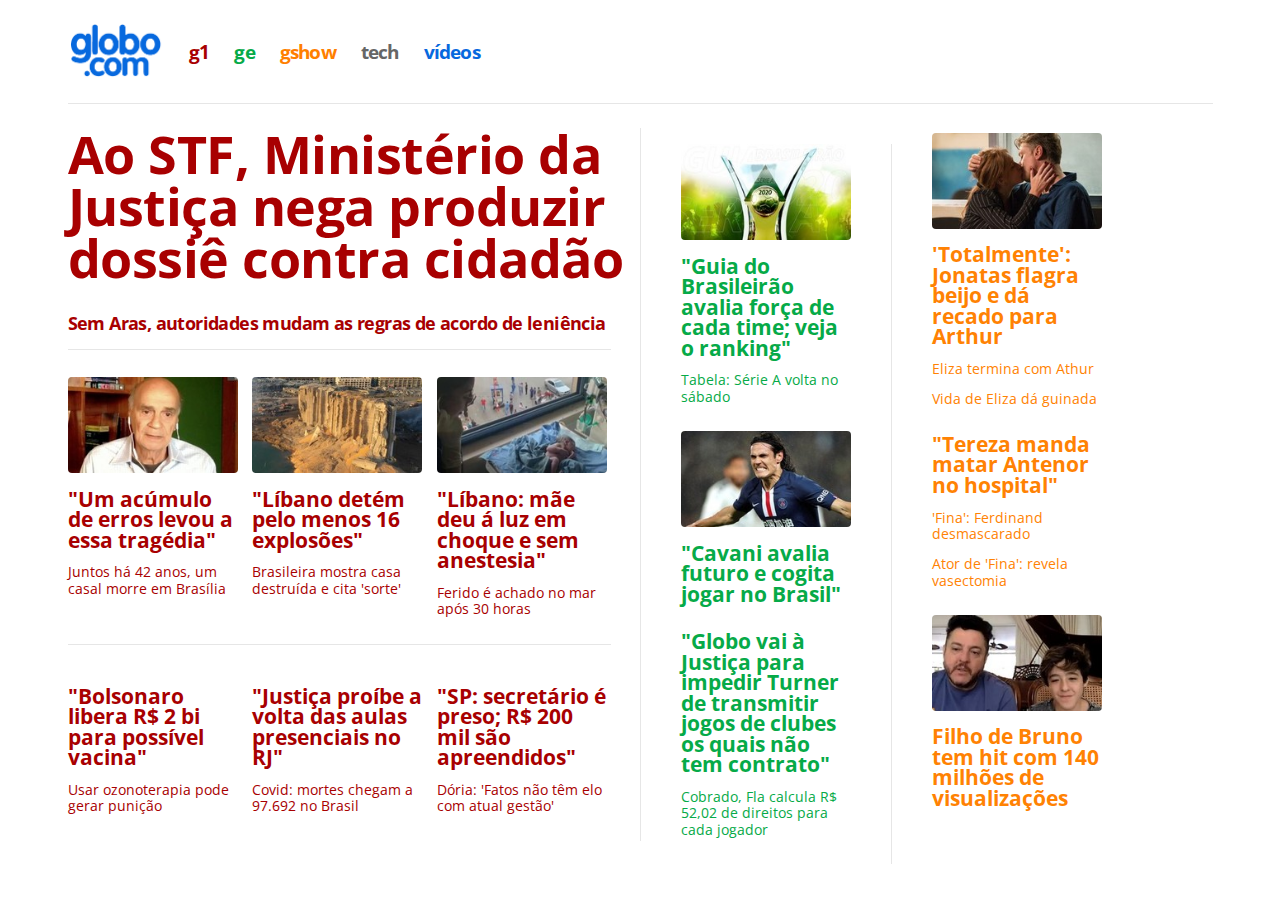
==== globo.html @ c717405f "first_commit" ====
<!DOCTYPE html>
<html lang="pt-br">

<head>
    <meta charset="UTF-8">
    <title>Home</title>
    <link rel="stylesheet" href="globo.css">
</head>

<body>
    <div class="top">
        <a href="https://www.globo.com/"><img src="pictures/logo_desktop.png" alt="" width="96.5px"></a>
        <a class="links dred" href="https://g1.globo.com/">g1</a>
        <a class="links cgreen" href="https://globoesporte.globo.com/">ge</a>
        <a class="links corange" href="https://gshow.globo.com/">gshow</a>
        <a class="links cgray" href="https://www.techtudo.com.br/">tech</a>
        <a class="links cblue" href="https://globoplay.globo.com/">vídeos</a>
    </div>

    <div class="corpo">
        <div class="esquerda">
            <div class="cima-esquerda">
                <a class="principal" href="https://www.globo.com/">
                    Ao STF, Ministério da Justiça nega produzir dossiê contra cidadão
                </a>

                <a class="secundaria" href="https://www.globo.com/">
                    Sem Aras, autoridades mudam as regras de acordo de leniência
                </a>
            </div>

            <div class="baixo-esquerda">
                <div class="noticia-esquerda">
                    <a href="https://www.globo.com/">
                        <img src="pictures/drauzio.jpg" width="170px">
                    </a>
                    <div class="texto-format">
                        <a class="destaque-esquerda" href="https://www.globo.com/">
                            "Um acúmulo de erros levou a essa tragédia"
                        </a>
                    </div>
                    <div class="texto-format">
                        <a class="sub-esquerda" href="https://www.globo.com/">
                            Juntos há 42 anos, um casal morre em Brasília
                        </a>
                    </div>
                </div>

                <div class="noticia-esquerda noticia-format">
                    <a href="https://www.globo.com/">
                        <img src="pictures/libano.jpg" width="170px">
                    </a>
                    <div class="texto-format">
                        <a class="destaque-esquerda" href="https://www.globo.com/">
                            "Líbano detém pelo menos 16 explosões"
                        </a>
                    </div>
                    <div class="texto-format">
                        <a class="sub-esquerda" href="https://www.globo.com/">
                            Brasileira mostra casa destruída e cita 'sorte'
                        </a>
                    </div>
                </div>

                <div class="noticia-esquerda noticia-format">
                    <a href="https://www.globo.com/">
                        <img src="pictures/parto.jpg" width="170px">
                    </a>
                    <div class="texto-format">
                        <a class="destaque-esquerda" href="https://www.globo.com/">
                            "Líbano: mãe deu á luz em choque e sem anestesia"
                        </a>
                    </div>
                    <div class="texto-format">
                        <a class="sub-esquerda" href="https://www.globo.com/">
                            Ferido é achado no mar após 30 horas
                        </a>
                    </div>
                </div>
            </div>

            <div class="baixo-esquerda">
                <div class="noticia-esquerda">
                    <div class="texto-format">
                        <a class="destaque-esquerda" href="https://www.globo.com/">
                            "Bolsonaro libera R$ 2 bi para possível vacina"
                        </a>
                    </div>
                    <div class="texto-format">
                        <a class="sub-esquerda" href="https://www.globo.com/">
                            Usar ozonoterapia pode gerar punição
                        </a>
                    </div>
                </div>

                <div class="noticia-esquerda noticia-format">
                    <div class="texto-format">
                        <a class="destaque-esquerda" href="https://www.globo.com/">
                            "Justiça proíbe a volta das aulas presenciais no RJ"
                        </a>
                    </div>
                    <div class="texto-format">
                        <a class="sub-esquerda" href="https://www.globo.com/">
                            Covid: mortes chegam a 97.692 no Brasil
                        </a>
                    </div>
                </div>

                <div class="noticia-esquerda noticia-format">
                    <div class="texto-format">
                        <a class="destaque-esquerda" href="https://www.globo.com/">
                            "SP: secretário é preso; R$ 200 mil são apreendidos"
                        </a>
                    </div>
                    <div class="texto-format">
                        <a class="sub-esquerda" href="https://www.globo.com/">
                            Dória: 'Fatos não têm elo com atual gestão'
                        </a>
                    </div>
                </div>
            </div>
        </div>

        <div class="meio">
            <div class="noticia-meio-cima">
                <a href="https://www.globo.com/">
                    <img src="pictures/brasileirao.jpg" width="170px">
                </a>
                <div class="texto-format">
                    <a class="destaque-meio" href="https://www.globo.com/">
                        "Guia do Brasileirão avalia força de cada time; veja o ranking"
                    </a>
                </div>
                <div class="texto-format">
                    <a class="sub-meio" href="https://www.globo.com/">
                        Tabela: Série A volta no sábado
                    </a>
                </div>
            </div>

            <div class="noticia-meio">
                <a href="https://www.globo.com/">
                    <img src="pictures/cavani.jpg" width="170px">
                </a>
                <div class="texto-format">
                    <a class="destaque-meio" href="https://www.globo.com/">
                        "Cavani avalia futuro e cogita jogar no Brasil"
                    </a>
                </div>
            </div>

            <div class="noticia-meio">
                <div class="texto-format">
                    <a class="destaque-meio" href="https://www.globo.com/">
                        "Globo vai à Justiça para impedir Turner de transmitir jogos de clubes os quais não tem contrato"
                    </a>
                </div>
                <div class="texto-format">
                    <a class="sub-meio" href="https://www.globo.com/">
                        Cobrado, Fla calcula R$ 52,02 de direitos para cada jogador
                    </a>
                </div>
            </div>
        </div>

        <div class="direita">
            <div class="noticia-meio-cima">
                <a href="https://www.globo.com/">
                    <img src="pictures/totalmente.jpg" width="170px">
                </a>
                <div class="texto-format">
                    <a class="destaque-direita" href="https://www.globo.com/">
                        'Totalmente': Jonatas flagra beijo e dá recado para Arthur
                    </a>
                </div>
                <div class="texto-format">
                    <a class="sub-direita" href="https://www.globo.com/">
                        Eliza termina com Athur
                    </a>
                </div>
                <div class="texto-format">
                    <a class="sub-direita" href="https://www.globo.com/">
                        Vida de Eliza dá guinada
                    </a>
                </div>
            </div>

            <div class="noticia-meio">
                <div class="texto-format">
                    <a class="destaque-direita" href="https://www.globo.com/">
                        "Tereza manda matar Antenor no hospital"
                    </a>
                </div>
                <div class="texto-format">
                    <a class="sub-direita" href="https://www.globo.com/">
                        'Fina': Ferdinand desmascarado
                    </a>
                </div>
                <div class="texto-format">
                    <a class="sub-direita" href="https://www.globo.com/">
                        Ator de 'Fina': revela vasectomia
                    </a>
                </div>
            </div>

            <div class="noticia-meio">
                <a href="https://www.globo.com/">
                    <img src="pictures/bruno.jpg" width="170px">
                </a>
                <div class="texto-format">
                    <a class="destaque-direita" href="https://www.globo.com/">
                        Filho de Bruno tem hit com 140 milhões de visualizações
                    </a>
                </div>
            </div>
        </div>
    </div>

</body>

</html>
---- globo.css ----
/* http://meyerweb.com/eric/tools/css/reset/ 
   v2.0 | 20110126
   License: none (public domain)
*/

@import url('https://fonts.googleapis.com/css2?family=Open+Sans:wght@700&display=swap');
@import url('https://fonts.googleapis.com/css2?family=Open+Sans&display=swap');
html,
body,
div,
span,
applet,
object,
iframe,
h1,
h2,
h3,
h4,
h5,
h6,
p,
blockquote,
pre,
a,
abbr,
acronym,
address,
big,
cite,
code,
del,
dfn,
em,
img,
ins,
kbd,
q,
s,
samp,
small,
strike,
strong,
sub,
sup,
tt,
var,
b,
u,
i,
center,
dl,
dt,
dd,
ol,
ul,
li,
fieldset,
form,
label,
legend,
table,
caption,
tbody,
tfoot,
thead,
tr,
th,
td,
article,
aside,
canvas,
details,
embed,
figure,
figcaption,
footer,
header,
hgroup,
menu,
nav,
output,
ruby,
section,
summary,
time,
mark,
audio,
video {
    margin: 0;
    padding: 0;
    border: 0;
    font-size: 100%;
    font: inherit;
    vertical-align: baseline;
}


/* HTML5 display-role reset for older browsers */

article,
aside,
details,
figcaption,
figure,
footer,
header,
hgroup,
menu,
nav,
section {
    display: block;
}

body {
    line-height: 1;
    font-family: 'Open Sans', sans-serif;
    font-style: normal;
    width: 1145px;
    margin: 0px auto;
}

ol,
ul {
    list-style: none;
}

blockquote,
q {
    quotes: none;
}

blockquote:before,
blockquote:after,
q:before,
q:after {
    content: '';
    content: none;
}

table {
    border-collapse: collapse;
    border-spacing: 0;
}

img {
    border-radius: 4px;
}

.top {
    width: 100%;
    height: 103px;
    display: flex;
    align-items: center;
    justify-content: flex-start;
    border-bottom: 1px solid #E6E6E6;
}

.links {
    font-family: 'Open Sans', sans-serif;
    font-style: normal;
    font-weight: bold;
    font-size: 19px;
    line-height: 26px;
    letter-spacing: -0.8px;
    padding-top: 25px;
    padding-bottom: 25px;
    padding-left: 25px;
}

.dred {
    color: #A80001;
}

.cgreen {
    color: #06AA48;
}

.corange {
    color: #FF7F00;
}

.cgray {
    color: #666666;
}

.cblue {
    color: #0769DE;
}

a:hover {
    filter: brightness(130%);
    -webkit-filter: brightness(130%);
    -moz-filter: brightness(130%);
    -o-filter: brightness(130%);
    -ms-filter: brightness(130%);
}

a:link {
    text-decoration: none;
}

.esquerda {
    float: left;
    border-right: 1px solid #E6E6E6;
    width: 50%;
    height: 109%;
}

.cima-esquerda {
    font-family: 'Open Sans', sans-serif;
    text-align: left;
    font-size: 52px;
    font-weight: bold;
    letter-spacing: -0.5px;
    margin-bottom: 13.5px;
}

.principal {
    font-family: 'Open Sans', sans-serif;
    font-size: 52px;
    font-weight: bold;
    letter-spacing: -0.5px;
    text-align: left;
    color: #A80001;
}

.secundaria {
    font-family: 'Open Sans', sans-serif;
    font-size: 18px;
    font-weight: bold;
    letter-spacing: -0.6px;
    color: #A80001;
    padding-bottom: 13.5px;
    padding-top: 13.5px;
}

.baixo-esquerda {
    display: flex;
    font-family: 'Open Sans', sans-serif;
    text-align: left;
    width: 95%;
    border-top: 1px solid #E6E6E6;
}

.destaque-esquerda {
    padding-top: 13.5px;
    font-family: 'Open Sans', sans-serif;
    font-size: 20.5px;
    font-weight: bold;
    letter-spacing: -4.5%;
    text-align: left;
    color: #A80001;
}

.sub-esquerda {
    font-family: 'Open Sans', sans-serif;
    font-size: 13.5px;
    letter-spacing: -4.8%;
    text-align: left;
    color: #A80001;
}

.noticia-esquerda {
    margin-top: 27px;
    margin-bottom: 27px;
    text-align: left;
    width: 170px;
}

.texto-format {
    margin-top: 13.5px;
    text-align: left;
    width: 170px;
}

.noticia-format {
    margin-left: 14.5px;
}

.meio {
    width: 250px;
    margin-right: 40px;
    margin-top: 40px;
    justify-content: left;
    height: 109%;
    border-right: 1px solid #E6E6E6;
}

.destaque-meio {
    padding-top: 13.5px;
    font-family: 'Open Sans', sans-serif;
    font-size: 20.5px;
    font-weight: bold;
    letter-spacing: -4.5%;
    text-align: center;
    color: #06AA48;
}

.sub-meio {
    font-family: 'Open Sans', sans-serif;
    font-size: 13.5px;
    letter-spacing: -4.8%;
    text-align: center;
    color: #06AA48;
}

.noticia-meio {
    margin: 27px auto;
    text-align: left;
    width: 170px;
}

.noticia-meio-cima {
    margin-left: auto;
    margin-right: auto;
    text-align: center;
    width: 170px;
}

#direita {
    float: left;
    width: 290px;
    margin: 40px auto;
    text-align: center;
}

.destaque-direita {
    font-family: 'Open Sans', sans-serif;
    font-size: 20.5px;
    font-weight: bold;
    letter-spacing: -4.5%;
    text-align: center;
    color: #FF8203;
}

.sub-direita {
    font-family: 'Open Sans', sans-serif;
    font-size: 13.5px;
    letter-spacing: -4.8%;
    text-align: center;
    color: #FF8203;
}

.corpo {
    display: flex;
    align-items: center;
}
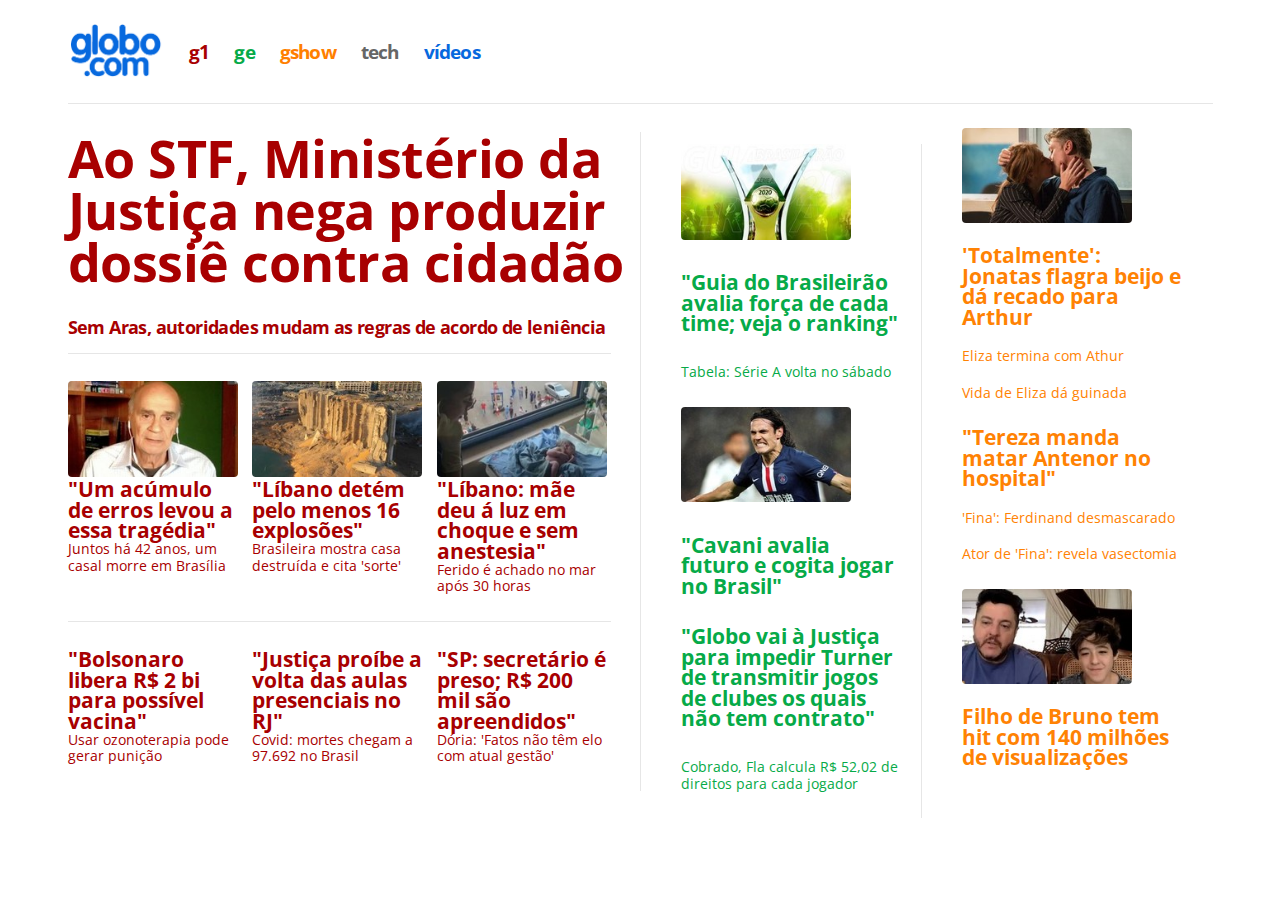
==== commit 6a780f71: "first_commit" ====
--- a/globo.html
+++ b/globo.html
@@ -34,12 +34,12 @@
                     <a href="https://www.globo.com/">
                         <img src="pictures/drauzio.jpg" width="170px">
                     </a>
-                    <div class="texto-format">
+                    <div class="texto-format-esquerda">
                         <a class="destaque-esquerda" href="https://www.globo.com/">
                             "Um acúmulo de erros levou a essa tragédia"
                         </a>
                     </div>
-                    <div class="texto-format">
+                    <div class="texto-format-esquerda">
                         <a class="sub-esquerda" href="https://www.globo.com/">
                             Juntos há 42 anos, um casal morre em Brasília
                         </a>
@@ -50,12 +50,12 @@
                     <a href="https://www.globo.com/">
                         <img src="pictures/libano.jpg" width="170px">
                     </a>
-                    <div class="texto-format">
+                    <div class="texto-format-esquerda">
                         <a class="destaque-esquerda" href="https://www.globo.com/">
                             "Líbano detém pelo menos 16 explosões"
                         </a>
                     </div>
-                    <div class="texto-format">
+                    <div class="texto-format-esquerda">
                         <a class="sub-esquerda" href="https://www.globo.com/">
                             Brasileira mostra casa destruída e cita 'sorte'
                         </a>
@@ -66,12 +66,12 @@
                     <a href="https://www.globo.com/">
                         <img src="pictures/parto.jpg" width="170px">
                     </a>
-                    <div class="texto-format">
+                    <div class="texto-format-esquerda">
                         <a class="destaque-esquerda" href="https://www.globo.com/">
                             "Líbano: mãe deu á luz em choque e sem anestesia"
                         </a>
                     </div>
-                    <div class="texto-format">
+                    <div class="texto-format-esquerda">
                         <a class="sub-esquerda" href="https://www.globo.com/">
                             Ferido é achado no mar após 30 horas
                         </a>
@@ -81,12 +81,12 @@
 
             <div class="baixo-esquerda">
                 <div class="noticia-esquerda">
-                    <div class="texto-format">
+                    <div class="texto-format-esquerda">
                         <a class="destaque-esquerda" href="https://www.globo.com/">
                             "Bolsonaro libera R$ 2 bi para possível vacina"
                         </a>
                     </div>
-                    <div class="texto-format">
+                    <div class="texto-format-esquerda">
                         <a class="sub-esquerda" href="https://www.globo.com/">
                             Usar ozonoterapia pode gerar punição
                         </a>
@@ -94,12 +94,12 @@
                 </div>
 
                 <div class="noticia-esquerda noticia-format">
-                    <div class="texto-format">
+                    <div class="texto-format-esquerda">
                         <a class="destaque-esquerda" href="https://www.globo.com/">
                             "Justiça proíbe a volta das aulas presenciais no RJ"
                         </a>
                     </div>
-                    <div class="texto-format">
+                    <div class="texto-format-esquerda">
                         <a class="sub-esquerda" href="https://www.globo.com/">
                             Covid: mortes chegam a 97.692 no Brasil
                         </a>
@@ -107,12 +107,12 @@
                 </div>
 
                 <div class="noticia-esquerda noticia-format">
-                    <div class="texto-format">
+                    <div class="texto-format-esquerda">
                         <a class="destaque-esquerda" href="https://www.globo.com/">
                             "SP: secretário é preso; R$ 200 mil são apreendidos"
                         </a>
                     </div>
-                    <div class="texto-format">
+                    <div class="texto-format-esquerda">
                         <a class="sub-esquerda" href="https://www.globo.com/">
                             Dória: 'Fatos não têm elo com atual gestão'
                         </a>
@@ -126,12 +126,12 @@
                 <a href="https://www.globo.com/">
                     <img src="pictures/brasileirao.jpg" width="170px">
                 </a>
-                <div class="texto-format">
+                <div class="texto-format-meio">
                     <a class="destaque-meio" href="https://www.globo.com/">
                         "Guia do Brasileirão avalia força de cada time; veja o ranking"
                     </a>
                 </div>
-                <div class="texto-format">
+                <div class="texto-format-meio">
                     <a class="sub-meio" href="https://www.globo.com/">
                         Tabela: Série A volta no sábado
                     </a>
@@ -142,7 +142,7 @@
                 <a href="https://www.globo.com/">
                     <img src="pictures/cavani.jpg" width="170px">
                 </a>
-                <div class="texto-format">
+                <div class="texto-format-meio">
                     <a class="destaque-meio" href="https://www.globo.com/">
                         "Cavani avalia futuro e cogita jogar no Brasil"
                     </a>
@@ -150,12 +150,12 @@
             </div>
 
             <div class="noticia-meio">
-                <div class="texto-format">
+                <div class="texto-format-meio">
                     <a class="destaque-meio" href="https://www.globo.com/">
                         "Globo vai à Justiça para impedir Turner de transmitir jogos de clubes os quais não tem contrato"
                     </a>
                 </div>
-                <div class="texto-format">
+                <div class="texto-format-meio">
                     <a class="sub-meio" href="https://www.globo.com/">
                         Cobrado, Fla calcula R$ 52,02 de direitos para cada jogador
                     </a>
@@ -168,17 +168,17 @@
                 <a href="https://www.globo.com/">
                     <img src="pictures/totalmente.jpg" width="170px">
                 </a>
-                <div class="texto-format">
+                <div class="texto-format-direita">
                     <a class="destaque-direita" href="https://www.globo.com/">
                         'Totalmente': Jonatas flagra beijo e dá recado para Arthur
                     </a>
                 </div>
-                <div class="texto-format">
+                <div class="texto-format-direita">
                     <a class="sub-direita" href="https://www.globo.com/">
                         Eliza termina com Athur
                     </a>
                 </div>
-                <div class="texto-format">
+                <div class="texto-format-direita">
                     <a class="sub-direita" href="https://www.globo.com/">
                         Vida de Eliza dá guinada
                     </a>
@@ -186,17 +186,17 @@
             </div>
 
             <div class="noticia-meio">
-                <div class="texto-format">
+                <div class="texto-format-direita">
                     <a class="destaque-direita" href="https://www.globo.com/">
                         "Tereza manda matar Antenor no hospital"
                     </a>
                 </div>
-                <div class="texto-format">
+                <div class="texto-format-direita">
                     <a class="sub-direita" href="https://www.globo.com/">
                         'Fina': Ferdinand desmascarado
                     </a>
                 </div>
-                <div class="texto-format">
+                <div class="texto-format-direita">
                     <a class="sub-direita" href="https://www.globo.com/">
                         Ator de 'Fina': revela vasectomia
                     </a>
@@ -207,7 +207,7 @@
                 <a href="https://www.globo.com/">
                     <img src="pictures/bruno.jpg" width="170px">
                 </a>
-                <div class="texto-format">
+                <div class="texto-format-direita">
                     <a class="destaque-direita" href="https://www.globo.com/">
                         Filho de Bruno tem hit com 140 milhões de visualizações
                     </a>
--- a/globo.css
+++ b/globo.css
@@ -267,10 +267,21 @@
     width: 170px;
 }
 
-.texto-format {
-    margin-top: 13.5px;
+.texto-format-esquerda {
     text-align: left;
     width: 170px;
+}
+
+.texto-format-meio {
+    margin-top: 30px;
+    text-align: left;
+    width: 220px;
+}
+
+.texto-format-direita {
+    margin-top: 20px;
+    text-align: left;
+    width: 220px;
 }
 
 .noticia-format {
@@ -279,6 +290,7 @@
 
 .meio {
     width: 250px;
+    padding-right: 30px;
     margin-right: 40px;
     margin-top: 40px;
     justify-content: left;
@@ -320,7 +332,9 @@
 #direita {
     float: left;
     width: 290px;
-    margin: 40px auto;
+    margin-left: auto;
+    margin-right: auto;
+    margin-bottom: 40px;
     text-align: center;
 }
 
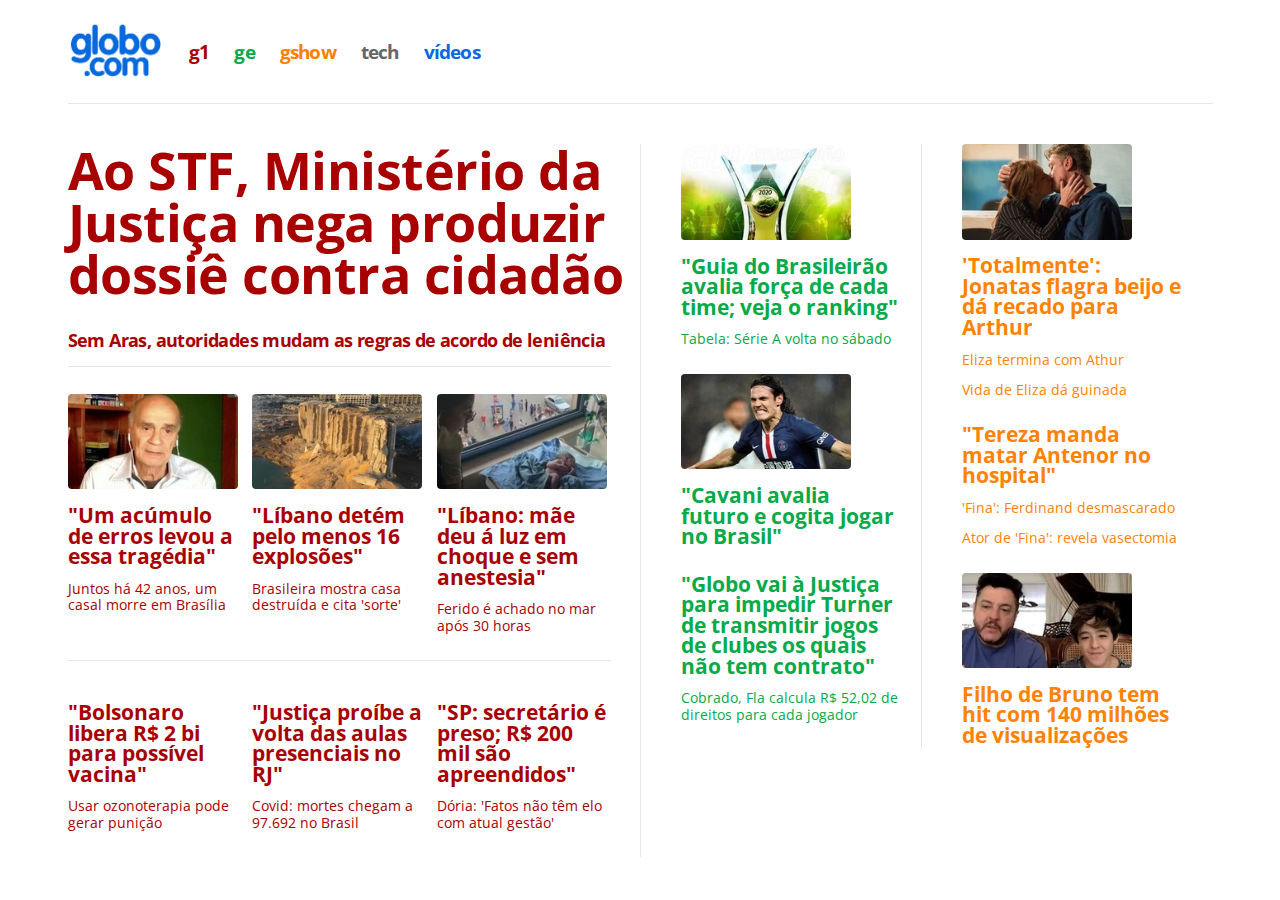
==== commit b4c0f75f: "first_commit" ====
--- a/globo.html
+++ b/globo.html
@@ -122,7 +122,7 @@
         </div>
 
         <div class="meio">
-            <div class="noticia-meio-cima">
+            <div class="noticia-meio">
                 <a href="https://www.globo.com/">
                     <img src="pictures/brasileirao.jpg" width="170px">
                 </a>
@@ -164,7 +164,7 @@
         </div>
 
         <div class="direita">
-            <div class="noticia-meio-cima">
+            <div class="noticia-meio">
                 <a href="https://www.globo.com/">
                     <img src="pictures/totalmente.jpg" width="170px">
                 </a>
--- a/globo.css
+++ b/globo.css
@@ -268,18 +268,19 @@
 }
 
 .texto-format-esquerda {
+    margin-top: 13.5px;
     text-align: left;
     width: 170px;
 }
 
 .texto-format-meio {
-    margin-top: 30px;
+    margin-top: 13.5px;
     text-align: left;
     width: 220px;
 }
 
 .texto-format-direita {
-    margin-top: 20px;
+    margin-top: 13.5px;
     text-align: left;
     width: 220px;
 }
@@ -292,7 +293,6 @@
     width: 250px;
     padding-right: 30px;
     margin-right: 40px;
-    margin-top: 40px;
     justify-content: left;
     height: 109%;
     border-right: 1px solid #E6E6E6;
@@ -317,15 +317,10 @@
 }
 
 .noticia-meio {
-    margin: 27px auto;
-    text-align: left;
-    width: 170px;
-}
-
-.noticia-meio-cima {
     margin-left: auto;
     margin-right: auto;
-    text-align: center;
+    margin-bottom: 27px;
+    text-align: left;
     width: 170px;
 }
 
@@ -357,5 +352,6 @@
 
 .corpo {
     display: flex;
-    align-items: center;
+    justify-content: flex-start;
+    margin-top: 40px;
 }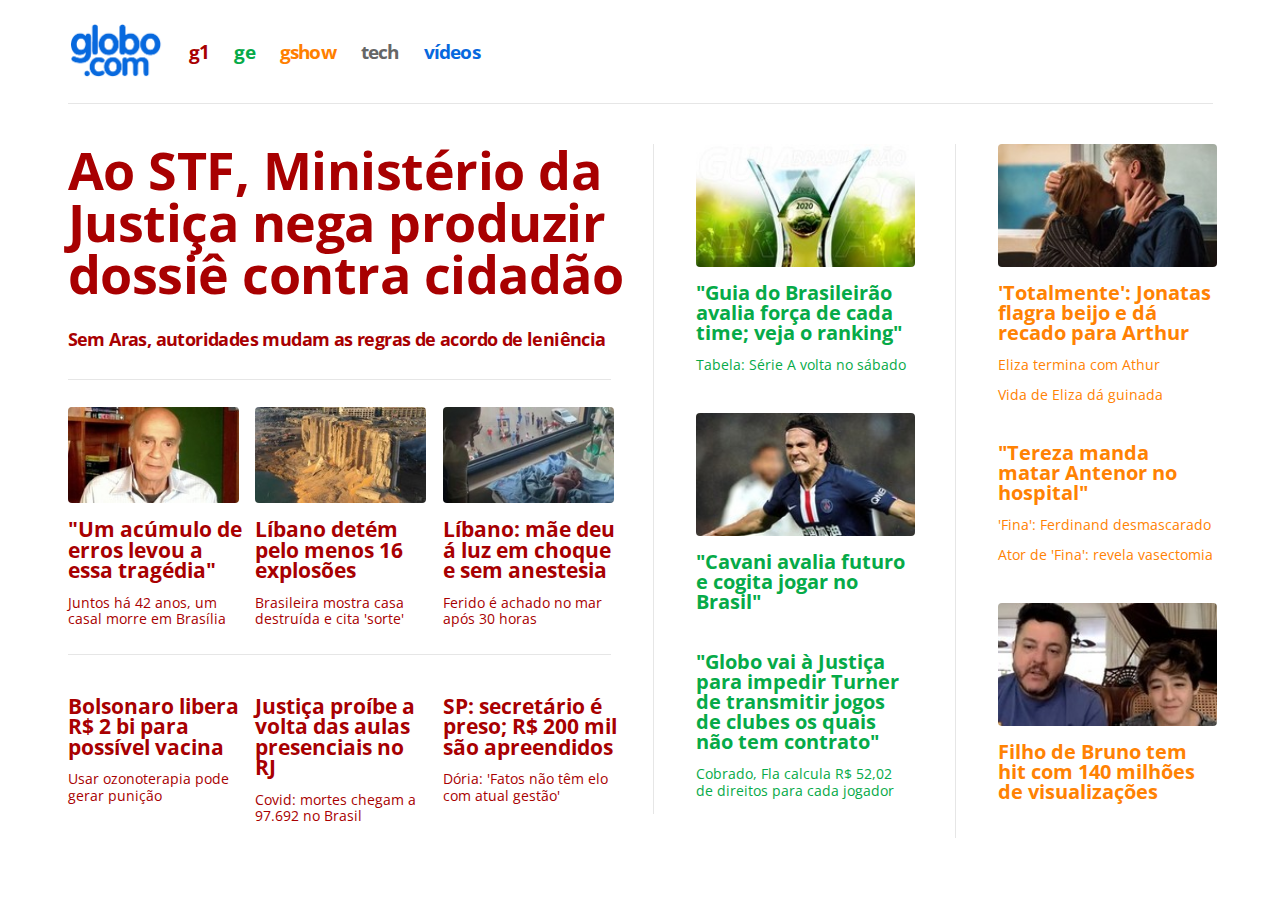
==== commit 561540b6: "desktop_commit" ====
--- a/globo.html
+++ b/globo.html
@@ -32,7 +32,7 @@
             <div class="baixo-esquerda">
                 <div class="noticia-esquerda">
                     <a href="https://www.globo.com/">
-                        <img src="pictures/drauzio.jpg" width="170px">
+                        <img src="pictures/drauzio.jpg" width="171px">
                     </a>
                     <div class="texto-format-esquerda">
                         <a class="destaque-esquerda" href="https://www.globo.com/">
@@ -48,11 +48,11 @@
 
                 <div class="noticia-esquerda noticia-format">
                     <a href="https://www.globo.com/">
-                        <img src="pictures/libano.jpg" width="170px">
-                    </a>
-                    <div class="texto-format-esquerda">
-                        <a class="destaque-esquerda" href="https://www.globo.com/">
-                            "Líbano detém pelo menos 16 explosões"
+                        <img src="pictures/libano.jpg" width="171px">
+                    </a>
+                    <div class="texto-format-esquerda">
+                        <a class="destaque-esquerda" href="https://www.globo.com/">
+                            Líbano detém pelo menos 16 explosões
                         </a>
                     </div>
                     <div class="texto-format-esquerda">
@@ -64,11 +64,11 @@
 
                 <div class="noticia-esquerda noticia-format">
                     <a href="https://www.globo.com/">
-                        <img src="pictures/parto.jpg" width="170px">
-                    </a>
-                    <div class="texto-format-esquerda">
-                        <a class="destaque-esquerda" href="https://www.globo.com/">
-                            "Líbano: mãe deu á luz em choque e sem anestesia"
+                        <img src="pictures/parto.jpg" width="171px">
+                    </a>
+                    <div class="texto-format-esquerda">
+                        <a class="destaque-esquerda" href="https://www.globo.com/">
+                            Líbano: mãe deu á luz em choque e sem anestesia
                         </a>
                     </div>
                     <div class="texto-format-esquerda">
@@ -83,7 +83,7 @@
                 <div class="noticia-esquerda">
                     <div class="texto-format-esquerda">
                         <a class="destaque-esquerda" href="https://www.globo.com/">
-                            "Bolsonaro libera R$ 2 bi para possível vacina"
+                            Bolsonaro libera R$ 2 bi para possível vacina
                         </a>
                     </div>
                     <div class="texto-format-esquerda">
@@ -96,7 +96,7 @@
                 <div class="noticia-esquerda noticia-format">
                     <div class="texto-format-esquerda">
                         <a class="destaque-esquerda" href="https://www.globo.com/">
-                            "Justiça proíbe a volta das aulas presenciais no RJ"
+                            Justiça proíbe a volta das aulas presenciais no RJ
                         </a>
                     </div>
                     <div class="texto-format-esquerda">
@@ -109,7 +109,7 @@
                 <div class="noticia-esquerda noticia-format">
                     <div class="texto-format-esquerda">
                         <a class="destaque-esquerda" href="https://www.globo.com/">
-                            "SP: secretário é preso; R$ 200 mil são apreendidos"
+                            SP: secretário é preso; R$ 200 mil são apreendidos
                         </a>
                     </div>
                     <div class="texto-format-esquerda">
@@ -124,7 +124,7 @@
         <div class="meio">
             <div class="noticia-meio">
                 <a href="https://www.globo.com/">
-                    <img src="pictures/brasileirao.jpg" width="170px">
+                    <img src="pictures/brasileirao.jpg" width="219px">
                 </a>
                 <div class="texto-format-meio">
                     <a class="destaque-meio" href="https://www.globo.com/">
@@ -140,7 +140,7 @@
 
             <div class="noticia-meio">
                 <a href="https://www.globo.com/">
-                    <img src="pictures/cavani.jpg" width="170px">
+                    <img src="pictures/cavani.jpg" width="219px">
                 </a>
                 <div class="texto-format-meio">
                     <a class="destaque-meio" href="https://www.globo.com/">
@@ -166,7 +166,7 @@
         <div class="direita">
             <div class="noticia-meio">
                 <a href="https://www.globo.com/">
-                    <img src="pictures/totalmente.jpg" width="170px">
+                    <img src="pictures/totalmente.jpg" width="219px">
                 </a>
                 <div class="texto-format-direita">
                     <a class="destaque-direita" href="https://www.globo.com/">
@@ -205,7 +205,7 @@
 
             <div class="noticia-meio">
                 <a href="https://www.globo.com/">
-                    <img src="pictures/bruno.jpg" width="170px">
+                    <img src="pictures/bruno.jpg" width="219px">
                 </a>
                 <div class="texto-format-direita">
                     <a class="destaque-direita" href="https://www.globo.com/">
--- a/globo.css
+++ b/globo.css
@@ -115,8 +115,6 @@
     line-height: 1;
     font-family: 'Open Sans', sans-serif;
     font-style: normal;
-    width: 1145px;
-    margin: 0px auto;
 }
 
 ol,
@@ -147,8 +145,9 @@
 }
 
 .top {
-    width: 100%;
+    margin: 0px auto;
     height: 103px;
+    width: 1145px;
     display: flex;
     align-items: center;
     justify-content: flex-start;
@@ -199,20 +198,29 @@
     text-decoration: none;
 }
 
+.corpo {
+    display: flex;
+    justify-content: flex-start;
+    width: 1145px;
+    margin-top: 40px;
+    margin-left: auto;
+    margin-right: auto;
+}
+
 .esquerda {
     float: left;
+    padding-right: 13px;
     border-right: 1px solid #E6E6E6;
     width: 50%;
-    height: 109%;
+    height: 670px;
 }
 
 .cima-esquerda {
     font-family: 'Open Sans', sans-serif;
     text-align: left;
     font-size: 52px;
-    font-weight: bold;
     letter-spacing: -0.5px;
-    margin-bottom: 13.5px;
+    margin-bottom: 27px;
 }
 
 .principal {
@@ -220,7 +228,6 @@
     font-size: 52px;
     font-weight: bold;
     letter-spacing: -0.5px;
-    text-align: left;
     color: #A80001;
 }
 
@@ -230,12 +237,11 @@
     font-weight: bold;
     letter-spacing: -0.6px;
     color: #A80001;
-    padding-bottom: 13.5px;
-    padding-top: 13.5px;
 }
 
 .baixo-esquerda {
     display: flex;
+    justify-content: flex-start;
     font-family: 'Open Sans', sans-serif;
     text-align: left;
     width: 95%;
@@ -248,7 +254,6 @@
     font-size: 20.5px;
     font-weight: bold;
     letter-spacing: -4.5%;
-    text-align: left;
     color: #A80001;
 }
 
@@ -256,7 +261,6 @@
     font-family: 'Open Sans', sans-serif;
     font-size: 13.5px;
     letter-spacing: -4.8%;
-    text-align: left;
     color: #A80001;
 }
 
@@ -264,36 +268,37 @@
     margin-top: 27px;
     margin-bottom: 27px;
     text-align: left;
-    width: 170px;
+    width: 174px;
 }
 
 .texto-format-esquerda {
     margin-top: 13.5px;
     text-align: left;
-    width: 170px;
+    width: 174px;
 }
 
 .texto-format-meio {
     margin-top: 13.5px;
     text-align: left;
-    width: 220px;
+    width: 210px;
 }
 
 .texto-format-direita {
     margin-top: 13.5px;
     text-align: left;
-    width: 220px;
+    width: 217px;
 }
 
 .noticia-format {
-    margin-left: 14.5px;
+    margin-left: 13.5px;
 }
 
 .meio {
-    width: 250px;
-    padding-right: 30px;
-    margin-right: 40px;
     justify-content: left;
+    align-items: center;
+    width: 291px;
+    padding-right: 10px;
+    margin-right: 42px;
     height: 109%;
     border-right: 1px solid #E6E6E6;
 }
@@ -301,7 +306,7 @@
 .destaque-meio {
     padding-top: 13.5px;
     font-family: 'Open Sans', sans-serif;
-    font-size: 20.5px;
+    font-size: 20px;
     font-weight: bold;
     letter-spacing: -4.5%;
     text-align: center;
@@ -319,13 +324,12 @@
 .noticia-meio {
     margin-left: auto;
     margin-right: auto;
-    margin-bottom: 27px;
-    text-align: left;
-    width: 170px;
+    margin-bottom: 40px;
+    text-align: left;
+    width: 207px;
 }
 
 #direita {
-    float: left;
     width: 290px;
     margin-left: auto;
     margin-right: auto;
@@ -335,7 +339,7 @@
 
 .destaque-direita {
     font-family: 'Open Sans', sans-serif;
-    font-size: 20.5px;
+    font-size: 20px;
     font-weight: bold;
     letter-spacing: -4.5%;
     text-align: center;
@@ -348,10 +352,4 @@
     letter-spacing: -4.8%;
     text-align: center;
     color: #FF8203;
-}
-
-.corpo {
-    display: flex;
-    justify-content: flex-start;
-    margin-top: 40px;
 }